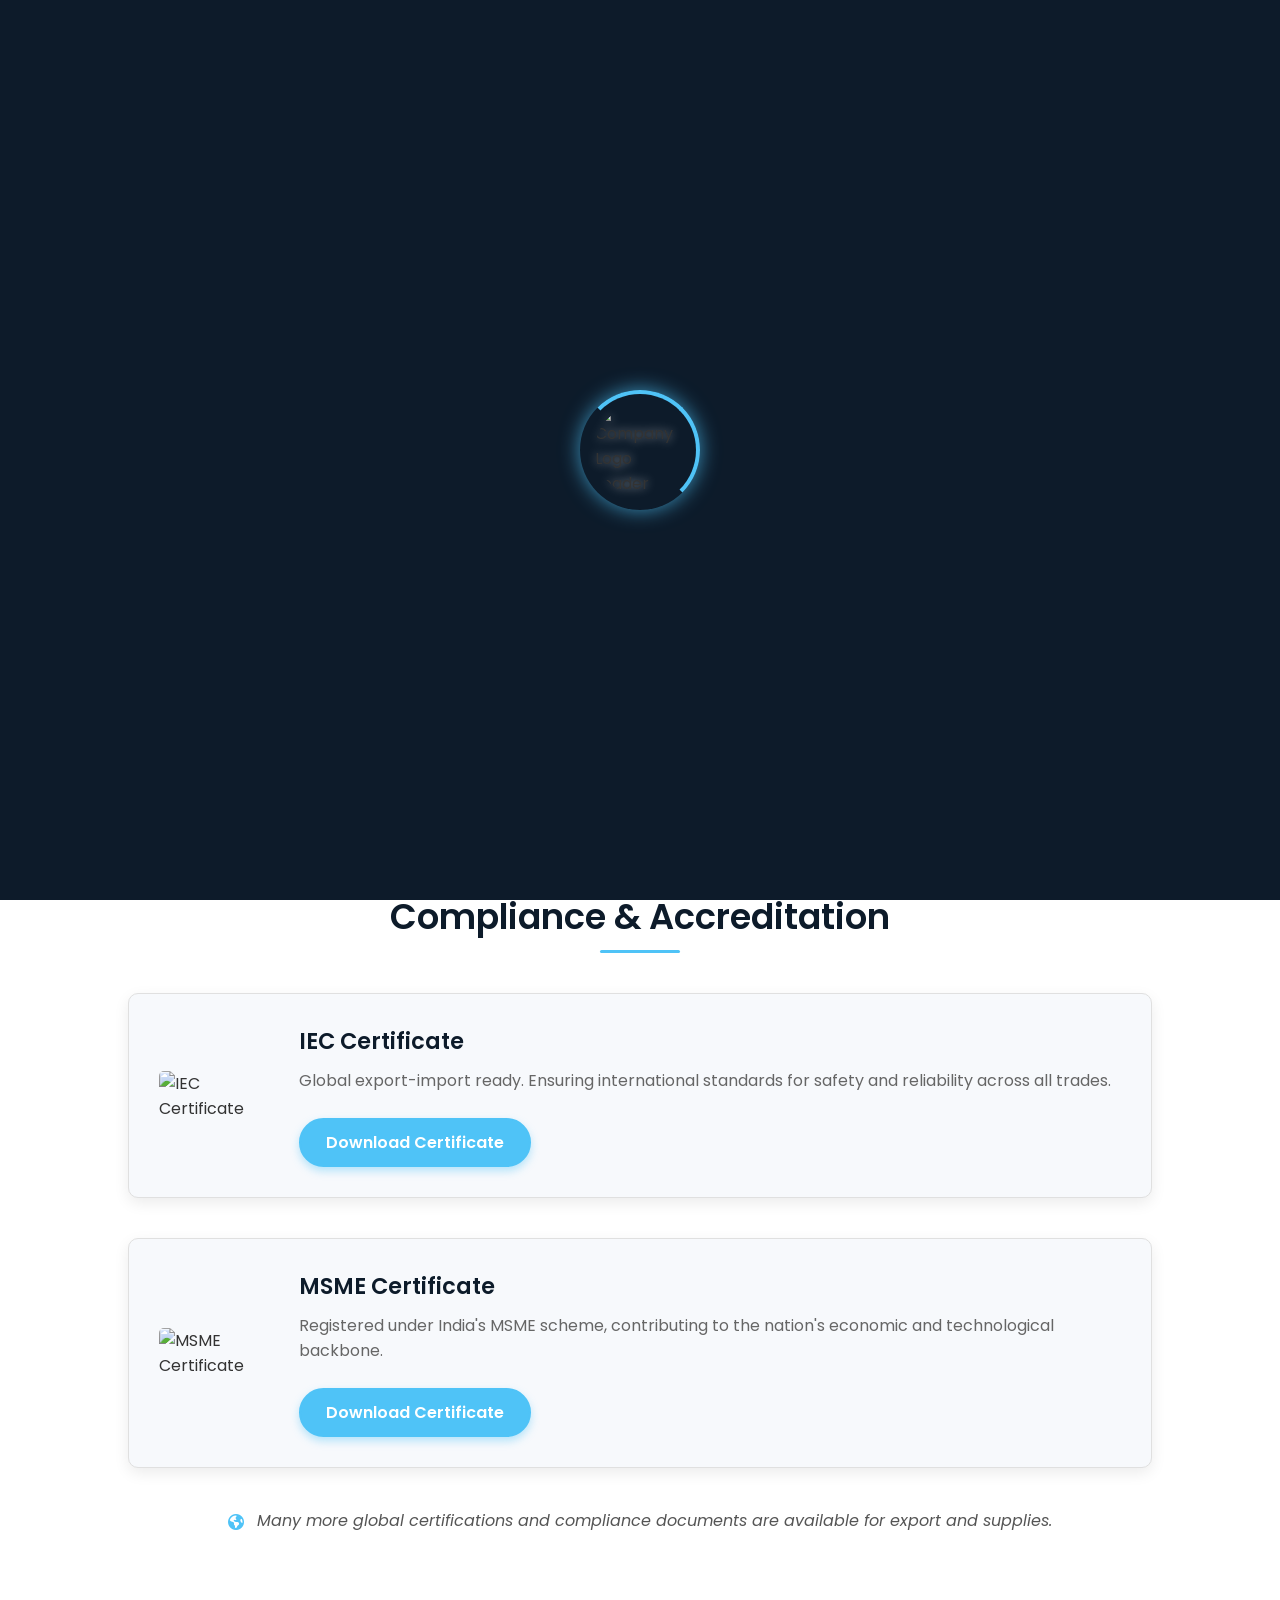
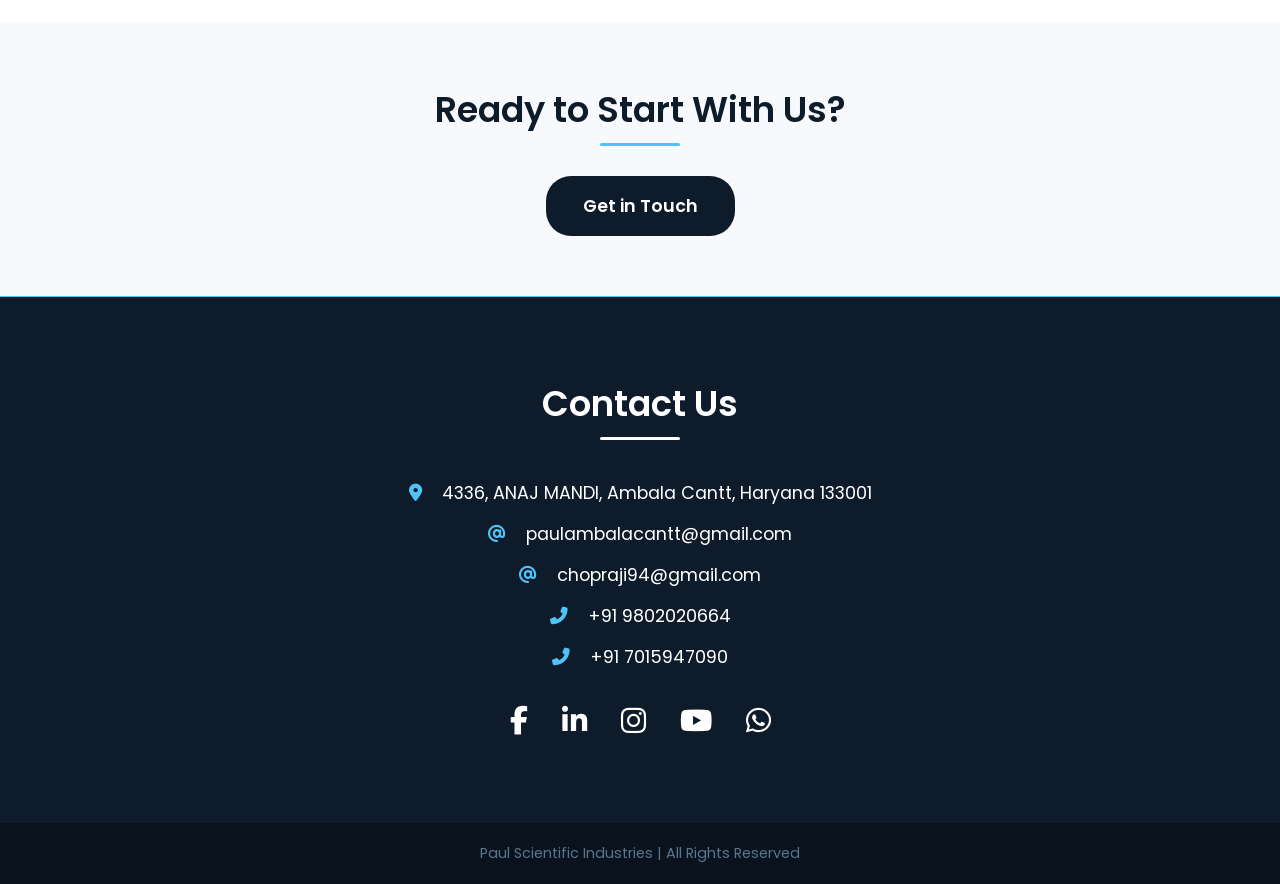
==== website/about.html @ e5b9e84f "website code 04-11-2025" ====
<!DOCTYPE html>
<html lang="en">

<head>
    <meta charset="UTF-8">
    <meta name="viewport" content="width=device-width, initial-scale=1.0">
    <title>About Us | Paul Scientific Industries</title>
    <link href="https://fonts.googleapis.com/css2?family=Poppins:wght@300;400;500;600;700&display=swap" rel="stylesheet">
    <link rel="stylesheet" href="style.css">
    <link href="https://cdnjs.cloudflare.com/ajax/libs/font-awesome/6.5.0/css/all.min.css" rel="stylesheet">
</head>

<body>
    <div id="preloader">
        <!-- UPDATED HTML: Wrapper for the static logo and the animated outline -->
        <div class="loader-image-wrapper">
            <img src="https://github.com/chopraji94/WebImages/blob/main/ChatGPT%20Image%20Oct%2026%2C%202025%2C%2001_07_52%20PM.png?raw=true" alt="Company Logo Loader" class="loader-logo">
            <div class="outline-loader"></div>
        </div>
    </div>
    <header>
        <div class="logo">
            <img src="https://github.com/chopraji94/WebImages/blob/main/ChatGPT%20Image%20Oct%2026%2C%202025%2C%2001_07_52%20PM.png?raw=true"
                alt="Company Logo">
        </div>

        <div class="hamburger">
            <i class="fas fa-bars"></i>
        </div>

        <nav>
            <div class="mobile-logo-text">Paul Scientific Industries</div>
            <ul>
                <li><a href="index.html">Home</a></li> 
                <li><a href="index.html#products">Products</a></li>
                <li><a href="about.html" class="active-link">About</a></li>
                <li><a href="index.html#trade">Trade</a></li>
                <li><a href="#contact">Contact</a></li>
            </ul>
        </nav>
    </header>

    <div id="overlay"></div>

    <section id="about-us" class="about-page-content">
        <h2>About Paul Scientific Industries</h2>
        
        <div class="about-section-container">
            <h3>Manufacturer, Supplier and Exporter For Laboratory Scientific Instruments</h3>
            <div id="about-typing-output" class="typing-output-container">
                </div>
        </div>

        <div class="vision-section-container">
            <h3>Our Vision & Commitment</h3>
            <div id="vision-typing-output" class="typing-output-container">
                </div>
        </div>

        <textarea id="about-source-text" style="display:none;">
Established in the year 1959, Paul Scientific Industries in Ambala Cantt, Ambala is a top player in the category Scientific Instrument Manufacturers in the Ambala. This well-known establishment acts as a one-stop destination servicing customers both local and from other parts of Ambala. Over the course of its journey, this business has established a firm foothold in it’s industry. The belief that customer satisfaction is as important as their products and services, have helped this establishment garner a vast base of customers, which continues to grow by the day.
        </textarea>

        <textarea id="vision-source-text" style="display:none;">
This business employs individuals that are dedicated towards their respective roles and put in a lot of effort to achieve the common vision and larger goals of the company. In the near future, this business aims to expand its line of products and services and cater to a larger client base. In Ambala, this establishment occupies a prominent location in Ambala Cantt. It is an effortless task in commuting to this establishment as there are various modes of transport readily available. It is at Kali Bari Road, Near B D High School, Anaj Mandi, which makes it easy for first-time visitors in locating this establishment. It is known to provide top service in the following categories: Scientific Instrument Dealers, Scientific Instrument Manufacturers, Laboratory Equipment Dealers, Chemical Dealers, Scientific Equipment Dealers, Science Project Kit Manufacturers, Lab Equipment Manufacturers, Lab Chemical Dealers.
        </textarea>
    </section>

    <section id="compliance" class="certificates">
        <h2>Compliance & Accreditation</h2>
        <div class="certificate-container">
            <div class="certificate">
                <img src="https://github.com/chopraji94/WebImages/blob/main/iec.png?raw=true" alt="IEC Certificate">
                <div class="certificate-info">
                    <h3>IEC Certificate</h3>
                    <p>Global export-import ready. Ensuring international standards for safety and reliability across all trades.</p>
                    <a href="https://github.com/chopraji94/WebImages/blob/main/iec.pdf?raw=true" class="btn download-btn" download>Download Certificate</a>
                </div>
            </div>
            <div class="certificate">
                <img src="https://github.com/chopraji94/WebImages/blob/main/msme.jpg?raw=true" alt="MSME Certificate">
                <div class="certificate-info">
                    <h3>MSME Certificate</h3>
                    <p>Registered under India's MSME scheme, contributing to the nation's economic and technological backbone.</p>
                    <a href="https://github.com/chopraji94/WebImages/blob/main/urc.pdf?raw=true" class="btn download-btn" download>Download Certificate</a>
                </div>
            </div>
        </div>
        
        <div class="more-certs-text">
            <p><i class="fas fa-globe-americas"></i> Many more global certifications and compliance documents are available for export and supplies.</p>
        </div>
        
    </section>

    <section class="get-in-touch-section">
        <h2>Ready to Start With Us?</h2>
        <a href="https://docs.google.com/forms/d/e/1FAIpQLSd-H1LhpzCtCeETG6TfmJU0scpNNkTm_N3IMV0Qp87hV7zN6g/viewform?usp=preview" 
           class="btn primary-btn" target="_blank" rel="noopener noreferrer">Get in Touch</a>
    </section>


    <section id="contact" class="contact-section">
        <h2>Contact Us</h2>
        <div class="contact-container">
            <div class="contact-details">
                <p>
                    <i class="fa-solid fa-map-marker-alt"></i>
                    <a href="https://www.google.com/maps?q=30.339306,76.842833" target="_blank">
                        4336, ANAJ MANDI, Ambala Cantt, Haryana 133001
                    </a>
                </p>

                <p>
                    <i class="fa-solid fa-at"></i>
                    <a href="mailto:paulambalacantt@gmail.com" target="_blank">paulambalacantt@gmail.com</a>
                </p>

                <p>
                    <i class="fa-solid fa-at"></i>
                    <a href="mailto:chopraji94@gmail.com" target="_blank">chopraji94@gmail.com</a>
                </p>

                <p>
                    <i class="fa-solid fa-phone-alt"></i>
                    <span class="phone-number" data-number="+919802020664">+91 9802020664</span>
                </p>
                <p>
                    <i class="fa-solid fa-phone-alt"></i>
                    <span class="phone-number" data-number="+917015947090">+91 7015947090</span>
                </p>
            </div>

            <div class="social-links">
                <a href="#" aria-label="Facebook"><i class="fab fa-facebook-f social-icon"></i></a>
                <a href="#" aria-label="LinkedIn"><i class="fab fa-linkedin-in social-icon"></i></a>
                <a href="#" aria-label="Instagram"><i class="fab fa-instagram social-icon"></i></a>
                <a href="#" aria-label="YouTube"><i class="fab fa-youtube social-icon"></i></a>
                <a href="#" aria-label="WhatsApp"><i class="fab fa-whatsapp social-icon"></i></a>
            </div>
        </div>
    </section>

    <footer>
        <p>Paul Scientific Industries | All Rights Reserved</p>
    </footer>

    <div id="scroll-buttons">
        <button id="scroll-top-btn" aria-label="Scroll to top"><i class="fas fa-arrow-up"></i></button>
        <button id="scroll-bottom-btn" aria-label="Scroll to bottom"><i class="fas fa-arrow-down"></i></button>
    </div>

    <div id="toast"></div>

    <script>
        // --- UPDATED PRELOADER LOGIC FOR 3 SECOND MINIMUM DISPLAY TIME ---
        const MIN_DISPLAY_TIME_MS = 3000; // 3 seconds
        const startTime = Date.now();
        let pageLoaded = false;

        function hidePreloader() {
            // Calculate how much time has passed
            const elapsedTime = Date.now() - startTime;
            // Calculate the remaining time needed to hit the 3s minimum
            const remainingTime = MIN_DISPLAY_TIME_MS - elapsedTime;
            // Use Math.max to ensure the delay is never negative
            const delay = Math.max(0, remainingTime);

            if (pageLoaded) {
                const preloader = document.getElementById('preloader');
                // Wait for the remaining time (if any) before hiding the preloader
                setTimeout(() => {
                    if (preloader) {
                        preloader.classList.add('hidden');
                    }
                }, delay);
            }
        }

        // 1. Wait for all resources (images, scripts, etc.) to load
        window.addEventListener('load', () => {
            pageLoaded = true;
            hidePreloader();
        });
        
        // Existing preloader logic for page transitions
        function showPreloader() {
            const preloader = document.getElementById('preloader');
            if (preloader) {
                preloader.classList.remove('hidden');
            }
        }

        // On about.html load, if a hash exists (like #products or #contact), scroll to it smoothly.
        if (window.location.hash) {
            document.querySelector(window.location.hash).scrollIntoView({
                behavior: 'smooth'
            });
        }

        document.addEventListener('click', (event) => {
            let target = event.target;
            while (target && target.tagName !== 'A') {
                target = target.parentElement;
            }

            if (target && target.tagName === 'A') {
                const href = target.getAttribute('href');
                
                // Check if it's a link leading to a different page, even with an anchor (#)
                const isNewPageNavigation = href && (href.includes('index.html') || href.includes('products.html') || href.includes('about.html'));

                if (isNewPageNavigation) {
                    event.preventDefault();
                    showPreloader();
                    
                    // The browser will handle the anchor scroll on the next page's load.
                    setTimeout(() => {
                        window.location.href = href;
                    }, 300); 
                }
            }
        });
        // --- END PRELOADER LOGIC ---

        // --- EXISTING SEQUENTIAL TYPING EFFECT SCRIPT (UNMODIFIED) ---
        const TYPING_SPEED = 5; 
        const PAUSE_SPEED = 50; 

        function typeWriter(text, i, targetElement, callback) {
            if (i === 0) {
                 targetElement.classList.add('blinking-cursor');
                 targetElement.innerHTML = '';
            }

            if (i < text.length) {
                let char = text.charAt(i);
                
                if (char === '\n') {
                    if (text.charAt(i - 1) === '\n') {
                         targetElement.innerHTML += '<p>';
                    } else {
                        targetElement.innerHTML += '<br>';
                    }
                } else if (char === ' ' && text.charAt(i - 1) === ' ') {
                } else {
                    targetElement.innerHTML += char;
                }
                
                const speed = (char === ',' || char === '.') ? PAUSE_SPEED : TYPING_SPEED; 
                
                setTimeout(function () {
                    typeWriter(text, i + 1, targetElement, callback);
                }, speed);
            } else {
                targetElement.classList.remove('blinking-cursor');
                if (callback) {
                    callback();
                }
            }
        }

        document.addEventListener('DOMContentLoaded', () => {
            const aboutSource = document.getElementById('about-source-text').value.trim();
            const aboutTarget = document.getElementById('about-typing-output');
            
            const visionSource = document.getElementById('vision-source-text').value.trim();
            const visionTarget = document.getElementById('vision-typing-output');

            typeWriter(aboutSource, 0, aboutTarget, () => {
                setTimeout(() => {
                    typeWriter(visionSource, 0, visionTarget, null); 
                }, 500); 
            });
        });

        // --- EXISTING SCRIPTS (Kept for completeness) ---
        // Smooth Scroll for Navbar links on this page (e.g., #contact)
        document.querySelectorAll('a[href^="#"]').forEach(anchor => {
            anchor.addEventListener('click', function(e) {
                e.preventDefault();
                if (this.getAttribute('href') !== '#') {
                    document.querySelector(this.getAttribute('href')).scrollIntoView({
                        behavior: 'smooth'
                    });
                }
            });
        });
        // Scroll-to-Top and Scroll-to-Bottom Logic
        const scrollTopBtn = document.getElementById('scroll-top-btn');
        const scrollBottomBtn = document.getElementById('scroll-bottom-btn');
        scrollTopBtn.addEventListener('click', () => {
            window.scrollTo({
                top: 0,
                behavior: 'smooth'
            });
        });
        scrollBottomBtn.addEventListener('click', () => {
            const contactSection = document.getElementById('contact');
            contactSection.scrollIntoView({
                behavior: 'smooth',
                block: 'end'
            });
        });
        // Copy phone numbers to clipboard
        const phones = document.querySelectorAll('.phone-number');
        const toast = document.getElementById('toast');
        phones.forEach(phone => {
            phone.addEventListener('click', () => {
                try {
                    const textArea = document.createElement('textarea');
                    textArea.value = phone.dataset.number;
                    document.body.appendChild(textArea);
                    textArea.select();
                    document.execCommand('copy');
                    document.body.removeChild(textArea);

                    toast.textContent = `Phone number ${phone.dataset.number} copied!`;
                    toast.classList.add('show');
                    setTimeout(() => toast.classList.remove('show'), 2500);
                } catch (err) {
                    console.error('Failed to copy text: ', err);
                    toast.textContent = 'Failed to copy number.';
                    toast.classList.add('show');
                    setTimeout(() => toast.classList.remove('show'), 2500);
                }
            });
        });
        // Mobile hamburger toggle with overlay
        const hamburger = document.querySelector('.hamburger');
        const nav = document.querySelector('header nav');
        const overlay = document.getElementById('overlay');

        function toggleMenu() {
            nav.classList.toggle('active');
            overlay.style.display = nav.classList.contains('active') ? 'block' : 'none';
        }
        hamburger.addEventListener('click', toggleMenu);
        overlay.addEventListener('click', toggleMenu);
        // Close mobile menu when clicking a link
        nav.querySelectorAll('a').forEach(link => {
            if (link.getAttribute('href').startsWith('#')) {
                link.addEventListener('click', () => {
                    if (nav.classList.contains('active')) {
                        toggleMenu();
                    }
                });
            }
        });
    </script>
</body>

</html>
---- website/style.css ----
/* General Reset */
* {
    margin: 0;
    padding: 0;
    box-sizing: border-box;
}

:root {
    --color-white: #ffffff;
    --color-light-gray: #f7f9fc;
    --color-dark-navy: #0d1b2a;
    --color-accent-blue: #4fc3f7;
    /* Clean, vibrant blue */
    --color-text-dark: #333;
}

body {
    font-family: "Poppins", sans-serif;
    color: var(--color-text-dark);
    background-color: var(--color-white);
    scroll-behavior: smooth;
}

h1,
h2,
h3,
h4 {
    font-weight: 600;
}

/* --- UPDATED PRELOADER STYLES (STATIC IMAGE WITH OUTLINE ANIMATION) --- */
#preloader {
    position: fixed;
    top: 0;
    left: 0;
    width: 100%;
    height: 100%;
    /* Use a solid, clean background */
    background: var(--color-dark-navy); 
    z-index: 9999; 
    display: flex;
    justify-content: center;
    align-items: center;
    /* Slower, smoother transition for elegance */
    transition: opacity 0.7s ease, visibility 0.7s ease; 
    opacity: 1; 
    visibility: visible;
    pointer-events: auto;
}

#preloader.hidden {
    opacity: 0;
    visibility: hidden;
    pointer-events: none;
}

.loader-image-wrapper {
    /* Container for the image and the outline */
    position: relative;
    width: 120px; 
    height: 120px;
    display: flex;
    justify-content: center;
    align-items: center;
}

.loader-logo {
    /* The static image in the center */
    width: 90px;
    height: 90px;
    object-fit: contain;
    /* Using border-radius here to potentially make the logo round if it's square/rectangular */
    border-radius: 50%; 
    z-index: 10; /* Ensure the logo is above the rotating outline */
    /* Subtle shadow for clarity and contrast against the dark background */
    filter: drop-shadow(0 0 5px rgba(255, 255, 255, 0.5)); 
}

.outline-loader {
    /* The animated outline element */
    position: absolute;
    top: 0;
    left: 0;
    width: 100%;
    height: 100%;
    border: 4px solid transparent; /* Start with transparent border on most sides */
    border-top-color: var(--color-accent-blue); /* One side color for rotation effect */
    border-right-color: var(--color-accent-blue);
    border-radius: 50%;
    animation: spin 1.2s linear infinite; /* Fast, continuous rotation animation */
    z-index: 5;
    /* Glowing effect for the loader outline */
    box-shadow: 0 0 20px rgba(79, 195, 247, 0.7); 
}

/* Keyframe for the rotation animation */
@keyframes spin {
    0% { transform: rotate(0deg); }
    100% { transform: rotate(360deg); }
}
/* --- END PRELOADER STYLES --- */


/* Header (Non-sticky) */
header {
    display: flex;
    justify-content: space-between;
    align-items: center;
    padding: 15px 50px;
    width: 100%;
    z-index: 1000;
    background: var(--color-dark-navy);
    box-shadow: 0 2px 10px rgba(0, 0, 0, 0.2);
}

header .logo img {
    height: 60px;
    /* Subtle glow/shadow for a logo highlight */
    filter: drop-shadow(0 0 5px var(--color-accent-blue));
}

/* Hide the mobile logo text by default (on desktop) */
.mobile-logo-text {
    display: none;
}

/* Hamburger menu for mobile */
.hamburger {
    display: none;
    font-size: 1.8rem;
    cursor: pointer;
    color: var(--color-accent-blue);
    z-index: 2002;
    position: relative;
}

nav ul {
    list-style: none;
    display: flex;
    gap: 30px;
}

nav ul li a {
    text-decoration: none;
    color: #fff;
    font-weight: 500;
    transition: 0.3s;
    padding-bottom: 5px;
}

nav ul li a:hover {
    color: var(--color-accent-blue);
    border-bottom: 2px solid var(--color-accent-blue);
}

/* NEW: Active nav link style */
nav ul li a.active-link {
    color: var(--color-accent-blue);
    border-bottom: 2px solid var(--color-accent-blue);
}

nav ul li a.active-link:hover {
    color: var(--color-accent-blue);
    /* Keep it blue on hover */
}


/* Overlay for mobile menu */
#overlay {
    display: none;
    position: fixed;
    top: 0;
    left: 0;
    width: 100%;
    height: 100%;
    background: rgba(0, 0, 0, 0.5);
    z-index: 2000;
}

/* Sections */
section {
    padding: 80px 10%;
    scroll-margin-top: 0;
}

section h2 {
    font-size: 2.2rem;
    margin-bottom: 50px;
    color: var(--color-dark-navy);
    text-align: center;
    position: relative;
}

section h2::after {
    content: "";
    position: absolute;
    bottom: -10px;
    left: 50%;
    transform: translateX(-50%);
    width: 80px;
    height: 3px;
    background: var(--color-accent-blue);
    border-radius: 2px;
}

/* Hero Section */
.hero {
    display: flex;
    justify-content: space-between;
    align-items: center;
    padding: 100px 10%;
    /* Using a gradient that is soft and inviting */
    background: linear-gradient(135deg, var(--color-accent-blue), #6a11cb);
    color: var(--color-white);
}

.hero-content {
    max-width: 50%;
}

.hero h1 {
    font-size: 3rem;
    margin-bottom: 20px;
}

.hero p {
    font-size: 1.1rem;
    margin-bottom: 30px;
}

.hero-image img {
    width: 350px;
    border-radius: 15px;
    box-shadow: 0 10px 25px rgba(0, 0, 0, 0.3);
}

/* Button Styling (Clean and Elegant) */
.btn {
    padding: 12px 30px;
    border-radius: 25px;
    text-decoration: none;
    font-weight: 600;
    transition: all 0.3s ease;
    border: 2px solid transparent;
    display: inline-flex;
    align-items: center;
}

.primary-btn {
    background: var(--color-dark-navy);
    color: var(--color-white);
}

.primary-btn:hover {
    background: var(--color-accent-blue);
    color: var(--color-dark-navy);
    box-shadow: 0 5px 15px rgba(0, 0, 0, 0.2);
}

.secondary-btn {
    background: var(--color-accent-blue);
    color: var(--color-white);
    border: 2px solid var(--color-accent-blue);
}

.secondary-btn:hover {
    background: var(--color-dark-navy);
    border-color: var(--color-dark-navy);
}

.secondary-btn i {
    margin-left: 10px;
}

/* Increased visibility for Download Certificate Button */
.download-btn {
    background: var(--color-accent-blue);
    /* High visibility blue background */
    color: var(--color-white);
    /* White text for contrast */
    border: 2px solid var(--color-accent-blue);
    margin-top: 15px;
    padding: 10px 25px;
    /* Slightly increased padding */
    font-size: 1rem;
    /* Slightly increased font size */
    font-weight: 600;
    border-radius: 25px;
    /* Rounded corners for a modern look */
    align-self: flex-start;
    box-shadow: 0 4px 8px rgba(79, 195, 247, 0.4);
    /* Subtle shadow for lift */
}

.download-btn:hover {
    background: var(--color-dark-navy);
    /* Dark navy on hover */
    border-color: var(--color-dark-navy);
    color: var(--color-accent-blue);
    /* Accent color text on hover */
    box-shadow: 0 6px 12px rgba(0, 0, 0, 0.3);
}

/* Categories Section */
.categories {
    text-align: center;
    background: var(--color-light-gray);
}

.category-grid {
    display: flex;
    justify-content: center;
    gap: 30px;
    flex-wrap: wrap;
}

.category-card {
    background: var(--color-white);
    border-radius: 10px;
    padding: 30px;
    width: 300px;
    transition: transform 0.3s, box-shadow 0.3s;
    box-shadow: 0 4px 15px rgba(0, 0, 0, 0.05);
    border: 1px solid #e0e0e0;
}

.category-card:hover {
    transform: translateY(-5px);
    box-shadow: 0 10px 25px rgba(0, 0, 0, 0.1);
    border-color: var(--color-accent-blue);
}

.category-card i {
    font-size: 2.5rem;
    color: var(--color-accent-blue);
    margin-bottom: 15px;
}

.category-card h3 {
    font-size: 1.2rem;
    margin-bottom: 10px;
    color: var(--color-dark-navy);
}

.category-card p {
    font-size: 0.9rem;
    color: #666;
}

/* Featured Products */
.featured-title {
    margin-top: 80px;
}

.product-grid {
    display: grid;
    grid-template-columns: repeat(auto-fit, minmax(220px, 1fr));
    gap: 30px;
    margin-top: 30px;
}

.product-card {
    background: var(--color-white);
    border-radius: 10px;
    padding: 15px;
    transition: transform 0.3s, box-shadow 0.3s;
    position: relative;
    overflow: hidden;
    box-shadow: 0 4px 10px rgba(0, 0, 0, 0.05);
}

.product-card:hover {
    transform: scale(1.03);
    box-shadow: 0 10px 20px rgba(0, 0, 0, 0.1);
}

.product-card img {
    width: 100%;
    height: 180px;
    /* Adjusted height for better product display */
    object-fit: contain;
    border-radius: 5px;
    background-color: #f0f0f0;
    border: 1px solid #e0e0e0;
}

.product-card h4 {
    margin-top: 5px;
    /* Reduced margin since rating is now above */
    font-size: 1rem;
    color: var(--color-dark-navy);
}

/* New Rating Style */
.product-card .rating {
    text-align: center;
    margin: 10px 0 5px 0;
}

.product-card .rating i {
    color: #ffc107;
    /* Star gold color */
    font-size: 0.9rem;
}

.more-products {
    margin-top: 40px;
}

/* Certificates */
.certificates {
    background: var(--color-white);
}

.certificate-container {
    display: flex;
    flex-direction: column;
    gap: 40px;
}

.certificate {
    display: flex;
    align-items: center;
    gap: 40px;
    background: var(--color-light-gray);
    border-radius: 10px;
    padding: 30px;
    border: 1px solid #e0e0e0;
    flex-wrap: wrap;
    box-shadow: 0 5px 15px rgba(0, 0, 0, 0.08);
}

.certificate img {
    width: 100px;
    height: auto;
    border-radius: 5px;
}

.certificate-info {
    display: flex;
    flex-direction: column;
    gap: 10px;
    flex: 1;
}

.certificate-info h3 {
    color: var(--color-dark-navy);
    font-size: 1.4rem;
}

.certificate-info p {
    color: #666;
}

/* SIMPLE STYLE FOR MORE CERTIFICATIONS LINE */
.more-certs-text {
    text-align: center;
    margin-top: 30px;
    /* Reduced top margin */
    padding: 10px;
    /* Reduced padding */
}

.more-certs-text p {
    font-size: 1rem;
    /* Standard font size */
    color: #555;
    /* Subtle text color */
    font-weight: 400;
    /* Standard weight */
    margin: 0;
    font-style: italic; /* Use italic for a subtle emphasis */
}

.more-certs-text i {
    color: var(--color-accent-blue);
    /* Keep the icon blue */
    margin-right: 8px;
    font-size: 1rem;
    vertical-align: middle;
}


/* Trade Portals Section */
.trade-portals {
    background: var(--color-light-gray);
}

.portal-logos {
    display: flex;
    flex-wrap: wrap;
    justify-content: center;
    gap: 40px;
}

/* Keyframe for elegant floating animation */
@keyframes float {
    0%,
    100% {
        transform: translateY(0);
    }
    50% {
        transform: translateY(-5px);
        /* Subtle lift */
    }
}

.portal-logos img {
    width: 140px;
    height: 80px;
    object-fit: contain;
    transition: transform 0.4s, box-shadow 0.4s;
    /* Updated transition for box-shadow */
    filter: none;
    /* Removed dim grayscale filter for vibrant color */
    box-shadow: 0 4px 8px rgba(0, 0, 0, 0.05);
    /* Subtle lift off the page */
    border-radius: 5px;
    /* Gentle rounding */

    /* Apply elegant floating animation */
    animation: float 4s ease-in-out infinite;
}

.portal-logos img:hover {
    transform: scale(1.05) translateY(-5px);
    box-shadow: 0 10px 20px rgba(79, 195, 247, 0.3);
    /* Trendy accent shadow on hover */
    animation-play-state: paused;
    /* Freeze animation on hover */
}

.more-portals {
    margin-top: 40px;
    font-size: 1rem;
    color: #666;
    /* FIX: Center the text and add elegant styling */
    text-align: center;
    font-style: italic;
}

/* Contact Section (Retains dark theme for contrast/sophistication) */
.contact-section {
    background: var(--color-dark-navy);
    color: var(--color-white);
    text-align: center;
    border-top: 1px solid var(--color-accent-blue);
}

.contact-section h2 {
    color: var(--color-white);
}

.contact-section h2::after {
    background: var(--color-white);
}

.contact-details p {
    font-size: 1.1rem;
    margin-bottom: 15px;
    color: #c0d0e0;
}

.contact-details i {
    color: var(--color-accent-blue);
    margin-right: 15px;
}

.contact-details a,
.phone-number {
    color: var(--color-white);
    text-decoration: none;
    transition: color 0.3s;
}

.contact-details a:hover,
.phone-number:hover {
    color: var(--color-accent-blue);
    text-decoration: underline;
    cursor: pointer;
}

/* Social Links */
.social-links {
    margin-top: 30px;
}

.social-links a {
    color: var(--color-white);
    font-size: 1.8rem;
    margin: 0 15px;
    transition: 0.3s;
}

.social-links a:hover i {
    color: var(--color-accent-blue);
    transform: scale(1.1);
}

/* Footer */
footer {
    background: #09121d;
    color: #5a768e;
    text-align: center;
    padding: 20px;
    font-size: 0.9rem;
}

/* Scroll Buttons Styling */
#scroll-buttons {
    position: fixed;
    right: 20px;
    bottom: 20px;
    z-index: 100;
    display: flex;
    flex-direction: column;
    gap: 10px;
}

#scroll-buttons button {
    background: var(--color-accent-blue);
    color: var(--color-white);
    border: none;
    border-radius: 50%;
    width: 50px;
    height: 50px;
    font-size: 1.2rem;
    cursor: pointer;
    box-shadow: 0 4px 8px rgba(0, 0, 0, 0.3);
    transition: background 0.3s, transform 0.2s;
}

#scroll-buttons button:hover {
    background: var(--color-dark-navy);
    transform: scale(1.1);
}

/* Toast Notification */
#toast {
    position: fixed;
    bottom: 20px;
    left: 50%;
    transform: translateX(-50%);
    background: var(--color-dark-navy);
    color: var(--color-white);
    padding: 12px 20px;
    border-radius: 25px;
    opacity: 0;
    pointer-events: none;
    transition: opacity 0.3s ease;
    z-index: 3000;
    box-shadow: 0 0 10px rgba(0, 0, 0, 0.5);
}

#toast.show {
    opacity: 1;
    pointer-events: auto;
}

/* --- ABOUT PAGE CONTENT STYLES (MODIFIED FOR CARDS) --- */

/* Give the whole section a background for contrast */
.about-page-content {
    background-color: var(--color-light-gray); /* Light gray background */
    padding-top: 40px; 
}

/* Style for the two card sections */
.about-section-container,
.vision-section-container {
    max-width: 1000px;
    margin: 40px auto;
    background: var(--color-white); /* White background for the card */
    padding: 30px;
    border-radius: 10px;
    box-shadow: 0 8px 20px rgba(0, 0, 0, 0.08); /* Soft, elegant shadow */
    border: 1px solid #e0e0e0;
}

/* Style for the subtitle (e.g., Manufacturer, Supplier...) */
.about-page-content h3 {
    text-align: center;
    font-size: 1.4rem;
    color: var(--color-accent-blue); /* Accent color for the heading */
    font-weight: 600;
    margin-bottom: 20px;
    margin-top: 10px;
}

/* Container for all typed content within one section */
.typing-output-container {
    max-width: 90%;
    margin: 0 auto;
    min-height: 100px; 
    text-align: center;
    padding: 10px 0;
}

/* Style for all typed paragraphs */
#about-typing-output p, 
#vision-typing-output p {
    display: block;
    margin-bottom: 20px;
    line-height: 1.7;
    text-align: left; /* Align paragraphs normally for readability */
    color: #555;
    font-size: 1rem;
    padding: 0 5px;
}


/* --- BLINKING CURSOR EFFECT --- */
@keyframes blink-cursor {
    0%, 100% { border-color: transparent }
    50% { border-color: var(--color-dark-navy) }
}

.blinking-cursor:after {
    content: "|";
    display: inline;
    color: var(--color-dark-navy);
    /* Use monospace font for the cursor to ensure consistent width */
    font-family: monospace; 
    animation: blink-cursor 0.75s step-end infinite;
}

/* Get in Touch call-to-action section */
.get-in-touch-section {
    text-align: center;
    padding: 60px 10%;
    background-color: var(--color-light-gray);
}

.get-in-touch-section h2 {
    margin-bottom: 40px;
}

.get-in-touch-section .btn {
    font-size: 1.1rem;
    padding: 15px 35px;
}

/* Responsive Design */
@media (max-width: 992px) {
    
    .typing-output-container {
        min-height: 150px; 
    }

    .about-section-container,
    .vision-section-container {
        margin: 30px 5%;
        padding: 20px;
    }
}
@media (max-width: 600px) {
    /* (All existing mobile styles) */
}
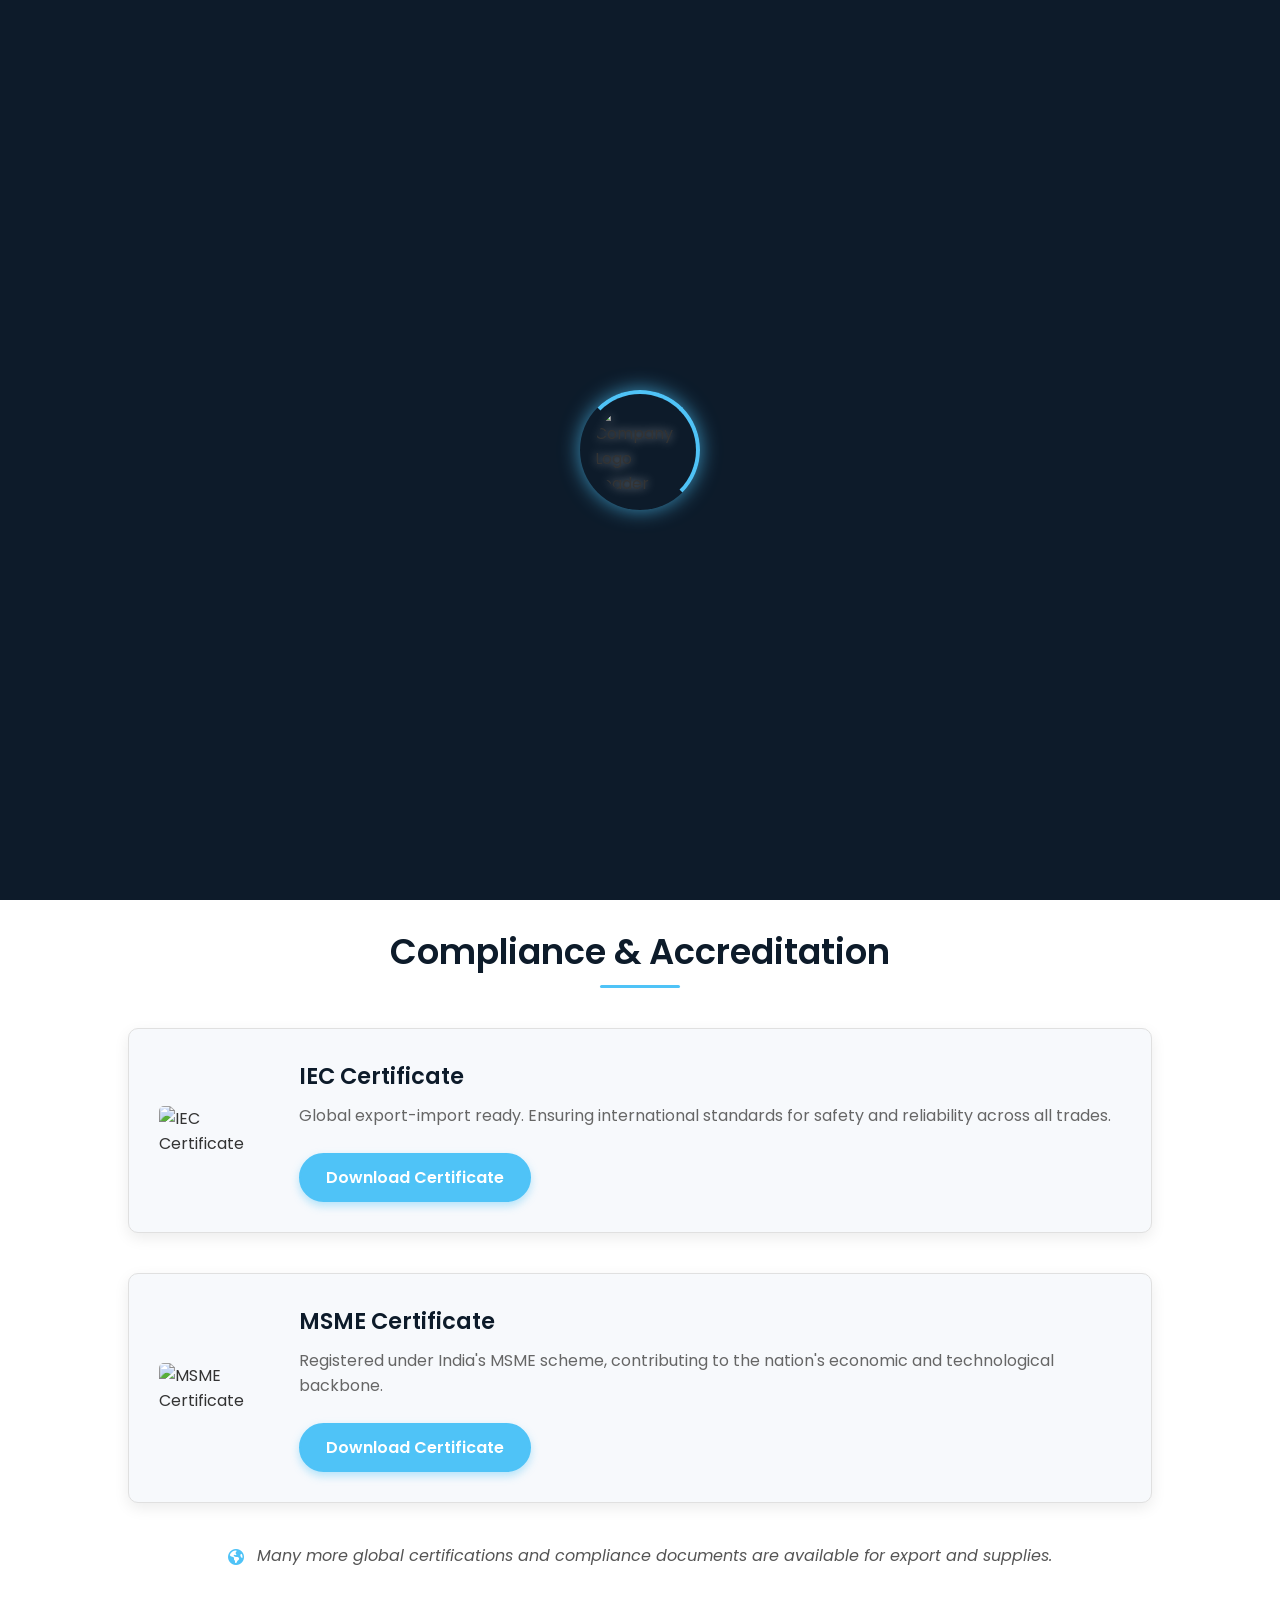
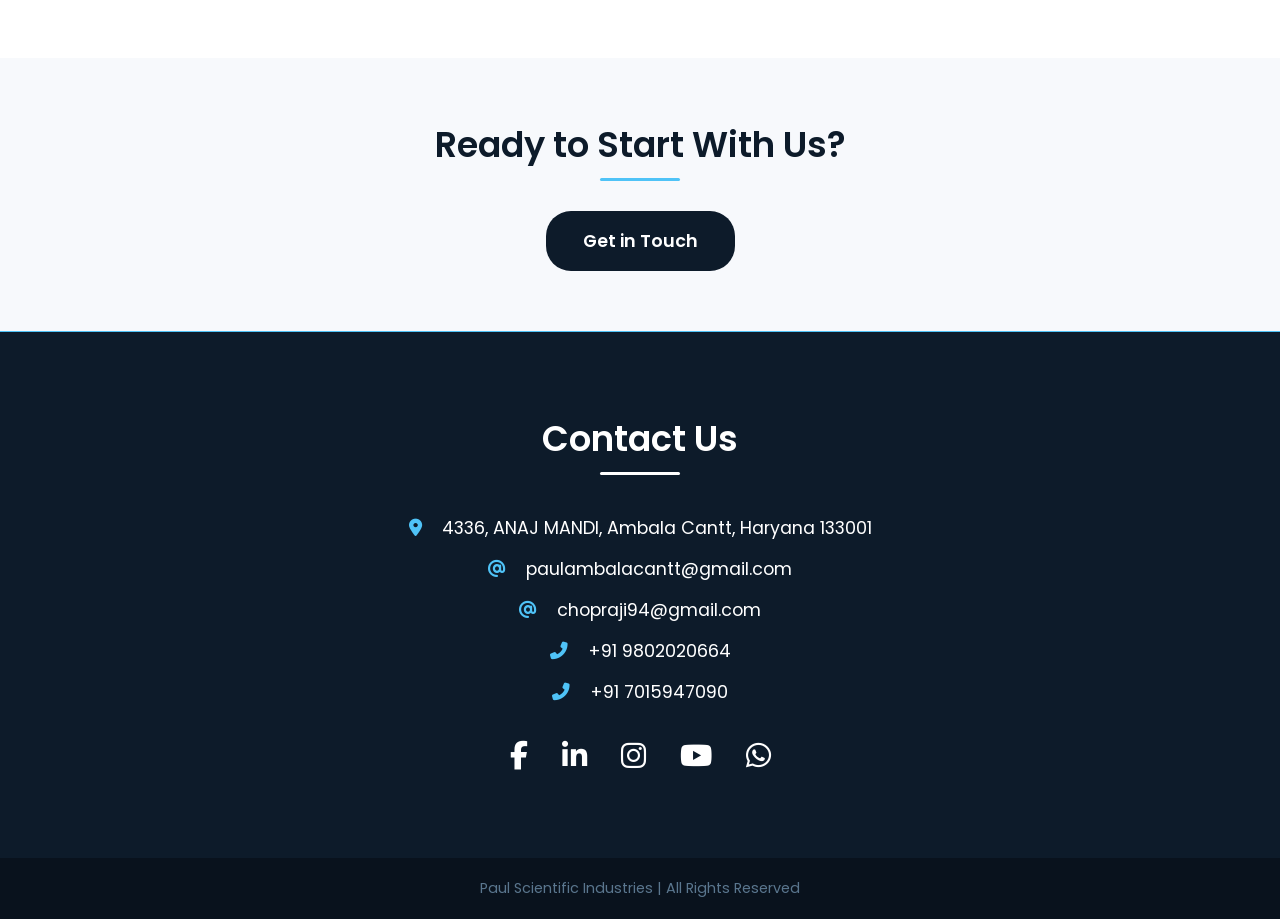
==== commit f554c9dd: "Website code" ====
--- a/website/about.html
+++ b/website/about.html
@@ -12,7 +12,6 @@
 
 <body>
     <div id="preloader">
-        <!-- UPDATED HTML: Wrapper for the static logo and the animated outline -->
         <div class="loader-image-wrapper">
             <img src="https://github.com/chopraji94/WebImages/blob/main/ChatGPT%20Image%20Oct%2026%2C%202025%2C%2001_07_52%20PM.png?raw=true" alt="Company Logo Loader" class="loader-logo">
             <div class="outline-loader"></div>
@@ -22,6 +21,7 @@
         <div class="logo">
             <img src="https://github.com/chopraji94/WebImages/blob/main/ChatGPT%20Image%20Oct%2026%2C%202025%2C%2001_07_52%20PM.png?raw=true"
                 alt="Company Logo">
+            <span class="logo-text">PAUL SCIENTIFIC INDUSTRIES</span>
         </div>
 
         <div class="hamburger">
@@ -32,7 +32,7 @@
             <div class="mobile-logo-text">Paul Scientific Industries</div>
             <ul>
                 <li><a href="index.html">Home</a></li> 
-                <li><a href="index.html#products">Products</a></li>
+                <li><a href="products.html">Products</a></li>
                 <li><a href="about.html" class="active-link">About</a></li>
                 <li><a href="index.html#trade">Trade</a></li>
                 <li><a href="#contact">Contact</a></li>
@@ -106,21 +106,18 @@
             <div class="contact-details">
                 <p>
                     <i class="fa-solid fa-map-marker-alt"></i>
-                    <a href="https://www.google.com/maps?q=30.339306,76.842833" target="_blank">
+                    <a href="http_googleusercontent.com/maps.google.com/0" target="_blank">
                         4336, ANAJ MANDI, Ambala Cantt, Haryana 133001
                     </a>
                 </p>
-
                 <p>
                     <i class="fa-solid fa-at"></i>
                     <a href="mailto:paulambalacantt@gmail.com" target="_blank">paulambalacantt@gmail.com</a>
                 </p>
-
                 <p>
                     <i class="fa-solid fa-at"></i>
                     <a href="mailto:chopraji94@gmail.com" target="_blank">chopraji94@gmail.com</a>
                 </p>
-
                 <p>
                     <i class="fa-solid fa-phone-alt"></i>
                     <span class="phone-number" data-number="+919802020664">+91 9802020664</span>
@@ -130,7 +127,6 @@
                     <span class="phone-number" data-number="+917015947090">+91 7015947090</span>
                 </p>
             </div>
-
             <div class="social-links">
                 <a href="#" aria-label="Facebook"><i class="fab fa-facebook-f social-icon"></i></a>
                 <a href="#" aria-label="LinkedIn"><i class="fab fa-linkedin-in social-icon"></i></a>
--- a/website/style.css
+++ b/website/style.css
@@ -36,14 +36,14 @@
     width: 100%;
     height: 100%;
     /* Use a solid, clean background */
-    background: var(--color-dark-navy); 
-    z-index: 9999; 
+    background: var(--color-dark-navy);
+    z-index: 9999;
     display: flex;
     justify-content: center;
     align-items: center;
     /* Slower, smoother transition for elegance */
-    transition: opacity 0.7s ease, visibility 0.7s ease; 
-    opacity: 1; 
+    transition: opacity 0.7s ease, visibility 0.7s ease;
+    opacity: 1;
     visibility: visible;
     pointer-events: auto;
 }
@@ -57,7 +57,7 @@
 .loader-image-wrapper {
     /* Container for the image and the outline */
     position: relative;
-    width: 120px; 
+    width: 120px;
     height: 120px;
     display: flex;
     justify-content: center;
@@ -70,10 +70,11 @@
     height: 90px;
     object-fit: contain;
     /* Using border-radius here to potentially make the logo round if it's square/rectangular */
-    border-radius: 50%; 
-    z-index: 10; /* Ensure the logo is above the rotating outline */
+    border-radius: 50%;
+    z-index: 10;
+    /* Ensure the logo is above the rotating outline */
     /* Subtle shadow for clarity and contrast against the dark background */
-    filter: drop-shadow(0 0 5px rgba(255, 255, 255, 0.5)); 
+    filter: drop-shadow(0 0 5px rgba(255, 255, 255, 0.5));
 }
 
 .outline-loader {
@@ -83,21 +84,30 @@
     left: 0;
     width: 100%;
     height: 100%;
-    border: 4px solid transparent; /* Start with transparent border on most sides */
-    border-top-color: var(--color-accent-blue); /* One side color for rotation effect */
+    border: 4px solid transparent;
+    /* Start with transparent border on most sides */
+    border-top-color: var(--color-accent-blue);
+    /* One side color for rotation effect */
     border-right-color: var(--color-accent-blue);
     border-radius: 50%;
-    animation: spin 1.2s linear infinite; /* Fast, continuous rotation animation */
+    animation: spin 1.2s linear infinite;
+    /* Fast, continuous rotation animation */
     z-index: 5;
     /* Glowing effect for the loader outline */
-    box-shadow: 0 0 20px rgba(79, 195, 247, 0.7); 
+    box-shadow: 0 0 20px rgba(79, 195, 247, 0.7);
 }
 
 /* Keyframe for the rotation animation */
 @keyframes spin {
-    0% { transform: rotate(0deg); }
-    100% { transform: rotate(360deg); }
-}
+    0% {
+        transform: rotate(0deg);
+    }
+
+    100% {
+        transform: rotate(360deg);
+    }
+}
+
 /* --- END PRELOADER STYLES --- */
 
 
@@ -113,10 +123,29 @@
     box-shadow: 0 2px 10px rgba(0, 0, 0, 0.2);
 }
 
+/* --- NEW --- */
+/* Make logo container a flexbox to align image and text */
+header .logo {
+    display: flex;
+    align-items: center;
+    gap: 15px;
+}
+
 header .logo img {
     height: 60px;
     /* Subtle glow/shadow for a logo highlight */
     filter: drop-shadow(0 0 5px var(--color-accent-blue));
+}
+
+/* --- UPDATED AESTHETIC STYLE --- */
+/* Style for the new logo text (Modern Aesthetic) */
+.logo-text {
+    font-size: 1.15rem;     /* Slightly adjusted size */
+    font-weight: 300;       /* Light weight for modern feel */
+    color: var(--color-white);
+    letter-spacing: 2px;    /* Airy letter spacing */
+    text-transform: uppercase; /* Ensures consistency */
+    opacity: 0.9;           /* Slightly faded for subtlety */
 }
 
 /* Hide the mobile logo text by default (on desktop) */
@@ -347,7 +376,7 @@
     color: #666;
 }
 
-/* Featured Products */
+/* Featured Products (Styles for index.html) */
 .featured-title {
     margin-top: 80px;
 }
@@ -367,6 +396,12 @@
     position: relative;
     overflow: hidden;
     box-shadow: 0 4px 10px rgba(0, 0, 0, 0.05);
+    /* Styles for tabbed view */
+    padding-bottom: 20px;
+    display: flex;
+    flex-direction: column;
+    justify-content: space-between;
+    text-align: center;
 }
 
 .product-card:hover {
@@ -385,8 +420,8 @@
 }
 
 .product-card h4 {
-    margin-top: 5px;
-    /* Reduced margin since rating is now above */
+    margin-top: 15px;
+    /* Added more margin top */
     font-size: 1rem;
     color: var(--color-dark-navy);
 }
@@ -469,7 +504,8 @@
     font-weight: 400;
     /* Standard weight */
     margin: 0;
-    font-style: italic; /* Use italic for a subtle emphasis */
+    font-style: italic;
+    /* Use italic for a subtle emphasis */
 }
 
 .more-certs-text i {
@@ -495,10 +531,12 @@
 
 /* Keyframe for elegant floating animation */
 @keyframes float {
+
     0%,
     100% {
         transform: translateY(0);
     }
+
     50% {
         transform: translateY(-5px);
         /* Subtle lift */
@@ -661,8 +699,9 @@
 
 /* Give the whole section a background for contrast */
 .about-page-content {
-    background-color: var(--color-light-gray); /* Light gray background */
-    padding-top: 40px; 
+    background-color: var(--color-light-gray);
+    /* Light gray background */
+    padding-top: 40px;
 }
 
 /* Style for the two card sections */
@@ -670,10 +709,12 @@
 .vision-section-container {
     max-width: 1000px;
     margin: 40px auto;
-    background: var(--color-white); /* White background for the card */
+    background: var(--color-white);
+    /* White background for the card */
     padding: 30px;
     border-radius: 10px;
-    box-shadow: 0 8px 20px rgba(0, 0, 0, 0.08); /* Soft, elegant shadow */
+    box-shadow: 0 8px 20px rgba(0, 0, 0, 0.08);
+    /* Soft, elegant shadow */
     border: 1px solid #e0e0e0;
 }
 
@@ -681,7 +722,8 @@
 .about-page-content h3 {
     text-align: center;
     font-size: 1.4rem;
-    color: var(--color-accent-blue); /* Accent color for the heading */
+    color: var(--color-accent-blue);
+    /* Accent color for the heading */
     font-weight: 600;
     margin-bottom: 20px;
     margin-top: 10px;
@@ -691,18 +733,19 @@
 .typing-output-container {
     max-width: 90%;
     margin: 0 auto;
-    min-height: 100px; 
+    min-height: 100px;
     text-align: center;
     padding: 10px 0;
 }
 
 /* Style for all typed paragraphs */
-#about-typing-output p, 
+#about-typing-output p,
 #vision-typing-output p {
     display: block;
     margin-bottom: 20px;
     line-height: 1.7;
-    text-align: left; /* Align paragraphs normally for readability */
+    text-align: left;
+    /* Align paragraphs normally for readability */
     color: #555;
     font-size: 1rem;
     padding: 0 5px;
@@ -711,8 +754,15 @@
 
 /* --- BLINKING CURSOR EFFECT --- */
 @keyframes blink-cursor {
-    0%, 100% { border-color: transparent }
-    50% { border-color: var(--color-dark-navy) }
+
+    0%,
+    100% {
+        border-color: transparent
+    }
+
+    50% {
+        border-color: var(--color-dark-navy)
+    }
 }
 
 .blinking-cursor:after {
@@ -720,7 +770,7 @@
     display: inline;
     color: var(--color-dark-navy);
     /* Use monospace font for the cursor to ensure consistent width */
-    font-family: monospace; 
+    font-family: monospace;
     animation: blink-cursor 0.75s step-end infinite;
 }
 
@@ -740,19 +790,373 @@
     padding: 15px 35px;
 }
 
-/* Responsive Design */
+
+/* --- NEW TABBED PRODUCT STYLES (OVERRIDE FOR products.html ONLY) --- */
+
+.product-page-tabs {
+    background: linear-gradient(180deg, #f0f5ff 0%, #eaf2f8 100%);
+    /* Set to the background from products.html */
+    padding: 60px 5%;
+    /* Adjusted padding for this specific section */
+    min-height: 100vh;
+}
+
+/* Tab Buttons Styles */
+.tab-buttons {
+    display: flex;
+    justify-content: center;
+    gap: 20px;
+    margin-bottom: 50px;
+    flex-wrap: wrap;
+}
+
+.tab-buttons button {
+    background: var(--color-white);
+    color: var(--color-dark-navy);
+    border: 2px solid #d0e2f5;
+    border-radius: 40px;
+    padding: 12px 28px;
+    font-size: 1rem;
+    font-weight: 600;
+    display: flex;
+    align-items: center;
+    gap: 10px;
+    cursor: pointer;
+    transition: all 0.3s ease;
+    box-shadow: 0 4px 10px rgba(0, 0, 0, 0.05);
+}
+
+.tab-buttons button i {
+    color: var(--color-accent-blue);
+    font-size: 1.2rem;
+}
+
+.tab-buttons button:hover {
+    transform: translateY(-3px);
+    border-color: var(--color-accent-blue);
+    box-shadow: 0 8px 20px rgba(79, 195, 247, 0.3);
+}
+
+.tab-buttons button.active {
+    background: linear-gradient(135deg, var(--color-accent-blue), #007bff);
+    color: var(--color-white);
+    border: none;
+    box-shadow: 0 10px 25px rgba(79, 195, 247, 0.4);
+}
+
+.tab-buttons button.active i {
+    color: var(--color-white);
+}
+
+/* Product Grid/Card Overrides (To ensure products.html looks unique but doesn't affect index.html) */
+.product-page-tabs .product-grid {
+    grid-template-columns: repeat(auto-fill, minmax(250px, 1fr));
+    justify-items: center;
+}
+
+.product-page-tabs .product-card {
+    background: rgba(255, 255, 255, 0.95);
+    backdrop-filter: blur(6px);
+    border-radius: 16px;
+    padding: 0;
+    /* Removed padding to let image fill to the edge */
+    justify-content: flex-start;
+    /* Aligned content to top for image-first layout */
+    border: 1px solid #e3edf7;
+    cursor: pointer;
+    width: 100%;
+    max-width: 270px;
+}
+
+.product-page-tabs .product-card:hover {
+    transform: translateY(-8px);
+    box-shadow: 0 10px 25px rgba(79, 195, 247, 0.25);
+    border-color: var(--color-accent-blue);
+}
+
+.product-page-tabs .product-card img {
+    height: 200px;
+    object-fit: cover;
+    transition: transform 0.4s ease;
+    border-radius: 16px 16px 0 0;
+    /* Rounded top corners only */
+    background-color: transparent;
+    border: none;
+}
+
+.product-page-tabs .product-card:hover img {
+    transform: scale(1.05);
+}
+
+.product-page-tabs .product-card h3 {
+    padding: 15px 10px;
+    margin-top: 0;
+    font-size: 1rem;
+    color: var(--color-dark-navy);
+    font-weight: 600;
+}
+
+.tabs-content-wrapper {
+    max-width: 1200px;
+    margin: 0 auto;
+    background: var(--color-white);
+    padding: 30px;
+    border-radius: 10px;
+    box-shadow: 0 8px 20px rgba(0, 0, 0, 0.08);
+    border: 1px solid #e0e0e0;
+}
+
+.tab-content {
+    display: none;
+    /* Hide all content by default */
+    animation: fadeIn 0.5s ease;
+    /* Add a fade-in animation */
+}
+
+.tab-content.active {
+    display: block;
+    /* Show only the active content */
+}
+
+@keyframes fadeIn {
+    from {
+        opacity: 0;
+        transform: translateY(10px);
+    }
+
+    to {
+        opacity: 1;
+        transform: translateY(0);
+    }
+}
+
+/* Style for the "View Details" button inside product cards */
+.btn.view-btn {
+    background: var(--color-dark-navy);
+    color: var(--color-white);
+    padding: 8px 20px;
+    border-radius: 20px;
+    font-size: 0.9rem;
+    margin-top: 15px;
+    align-self: center;
+    /* Center the button */
+    border: 2px solid var(--color-dark-navy);
+}
+
+.btn.view-btn:hover {
+    background: var(--color-accent-blue);
+    color: var(--color-dark-navy);
+    border-color: var(--color-accent-blue);
+}
+
+
+/* --- Responsive Design (Consolidated) --- */
+
 @media (max-width: 992px) {
+
+    /* --- Header & Navigation --- */
     
+    /* --- NEW --- */
+    /* Hide the desktop logo text on mobile */
+    .logo-text {
+        display: none;
+    }
+
+    /* Show the hamburger menu */
+    .hamburger {
+        display: block;
+    }
+
+    /* Hide the desktop navigation */
+    header nav {
+        position: fixed;
+        top: 0;
+        right: -300px;
+        /* Start off-screen */
+        width: 300px;
+        max-width: 80%;
+        /* Ensure it doesn't take full screen */
+        height: 100vh;
+        background: var(--color-dark-navy);
+        z-index: 2001;
+        /* Above overlay */
+        transition: right 0.4s ease;
+        display: flex;
+        /* Use flex to align items vertically */
+        flex-direction: column;
+        padding-top: 80px;
+        /* Space for logo/close button */
+    }
+
+    /* This is the 'active' state triggered by JS */
+    header nav.active {
+        right: 0;
+        /* Slide in */
+        box-shadow: -5px 0 15px rgba(0, 0, 0, 0.3);
+    }
+
+    /* Style the mobile navigation links */
+    header nav ul {
+        flex-direction: column;
+        gap: 20px;
+        width: 100%;
+        padding: 20px;
+    }
+
+    header nav ul li a {
+        font-size: 1.2rem;
+        display: block;
+        /* Make links full-width for easier tapping */
+        padding: 10px;
+        border-bottom: none;
+        /* Remove desktop border */
+    }
+
+    header nav ul li a:hover {
+        color: var(--color-accent-blue);
+        background: rgba(255, 255, 255, 0.1);
+        border-bottom: none;
+    }
+
+    header nav ul li a.active-link {
+        border-bottom: none;
+        color: var(--color-accent-blue);
+        font-weight: 700;
+    }
+
+    /* Show the mobile logo text inside the slide-out menu */
+    .mobile-logo-text {
+        display: block;
+        color: var(--color-white);
+        font-size: 1.3rem;
+        font-weight: 600;
+        text-align: center;
+        padding-bottom: 20px;
+        border-bottom: 1px solid var(--color-accent-blue);
+        margin: 0 20px;
+    }
+
+    /* Adjust header padding for mobile */
+    header {
+        padding: 15px 20px;
+    }
+
+    /* --- Hero Section --- */
+    .hero {
+        flex-direction: column;
+        /* Stack vertically */
+        padding: 60px 5%;
+        text-align: center;
+    }
+
+    .hero-content {
+        max-width: 100%;
+        /* Take full width */
+        order: 2;
+        /* Put text below image */
+    }
+
+    .hero-image {
+        order: 1;
+        /* Image first */
+        margin-bottom: 30px;
+    }
+
+    .hero-image img {
+        width: 250px;
+        /* Make image a bit smaller on mobile */
+    }
+
+    .hero h1 {
+        font-size: 2.2rem;
+        /* Reduce font size */
+    }
+
+    /* --- General Section Padding --- */
+    section {
+        padding: 60px 5%;
+    }
+
+    /* --- About Page (Certificates) --- */
+    .certificate {
+        flex-direction: column;
+        /* Stack vertically */
+        text-align: center;
+        gap: 20px;
+    }
+
+    .certificate img {
+        margin: 0 auto;
+        /* Center the image */
+    }
+
+    .download-btn {
+        align-self: center;
+        /* Center the button */
+    }
+
+    /* --- About Page (Typing section) --- */
     .typing-output-container {
-        min-height: 150px; 
+        min-height: 150px;
     }
 
     .about-section-container,
     .vision-section-container {
-        margin: 30px 5%;
+        margin: 30px 0;
+        /* Use 0 for left/right, as section padding handles it */
         padding: 20px;
     }
 }
+
 @media (max-width: 600px) {
-    /* (All existing mobile styles) */
+
+    /* --- Product Tabs (from original file) --- */
+    .product-page-tabs .tab-buttons {
+        flex-direction: column;
+        gap: 10px;
+    }
+
+    .product-page-tabs .tab-buttons button {
+        width: 100%;
+    }
+
+    /* --- Further Reductions --- */
+    .hero h1 {
+        font-size: 1.8rem;
+    }
+
+    section h2 {
+        font-size: 1.8rem;
+    }
+
+    .portal-logos {
+        gap: 20px;
+    }
+
+    .portal-logos img {
+        width: 120px;
+        /* Smaller logos */
+    }
+
+    /* Fix for scroll buttons overlapping footer on small screens */
+    #scroll-buttons {
+        right: 15px;
+        bottom: 15px;
+    }
+
+    #scroll-buttons button {
+        width: 45px;
+        height: 45px;
+        font-size: 1rem;
+    }
+
+    /* Popup Modal on mobile */
+    #popupModal .modal-content {
+        max-width: 90%;
+        padding: 15px;
+    }
+
+    #popupModal img {
+        height: 200px;
+    }
 }
